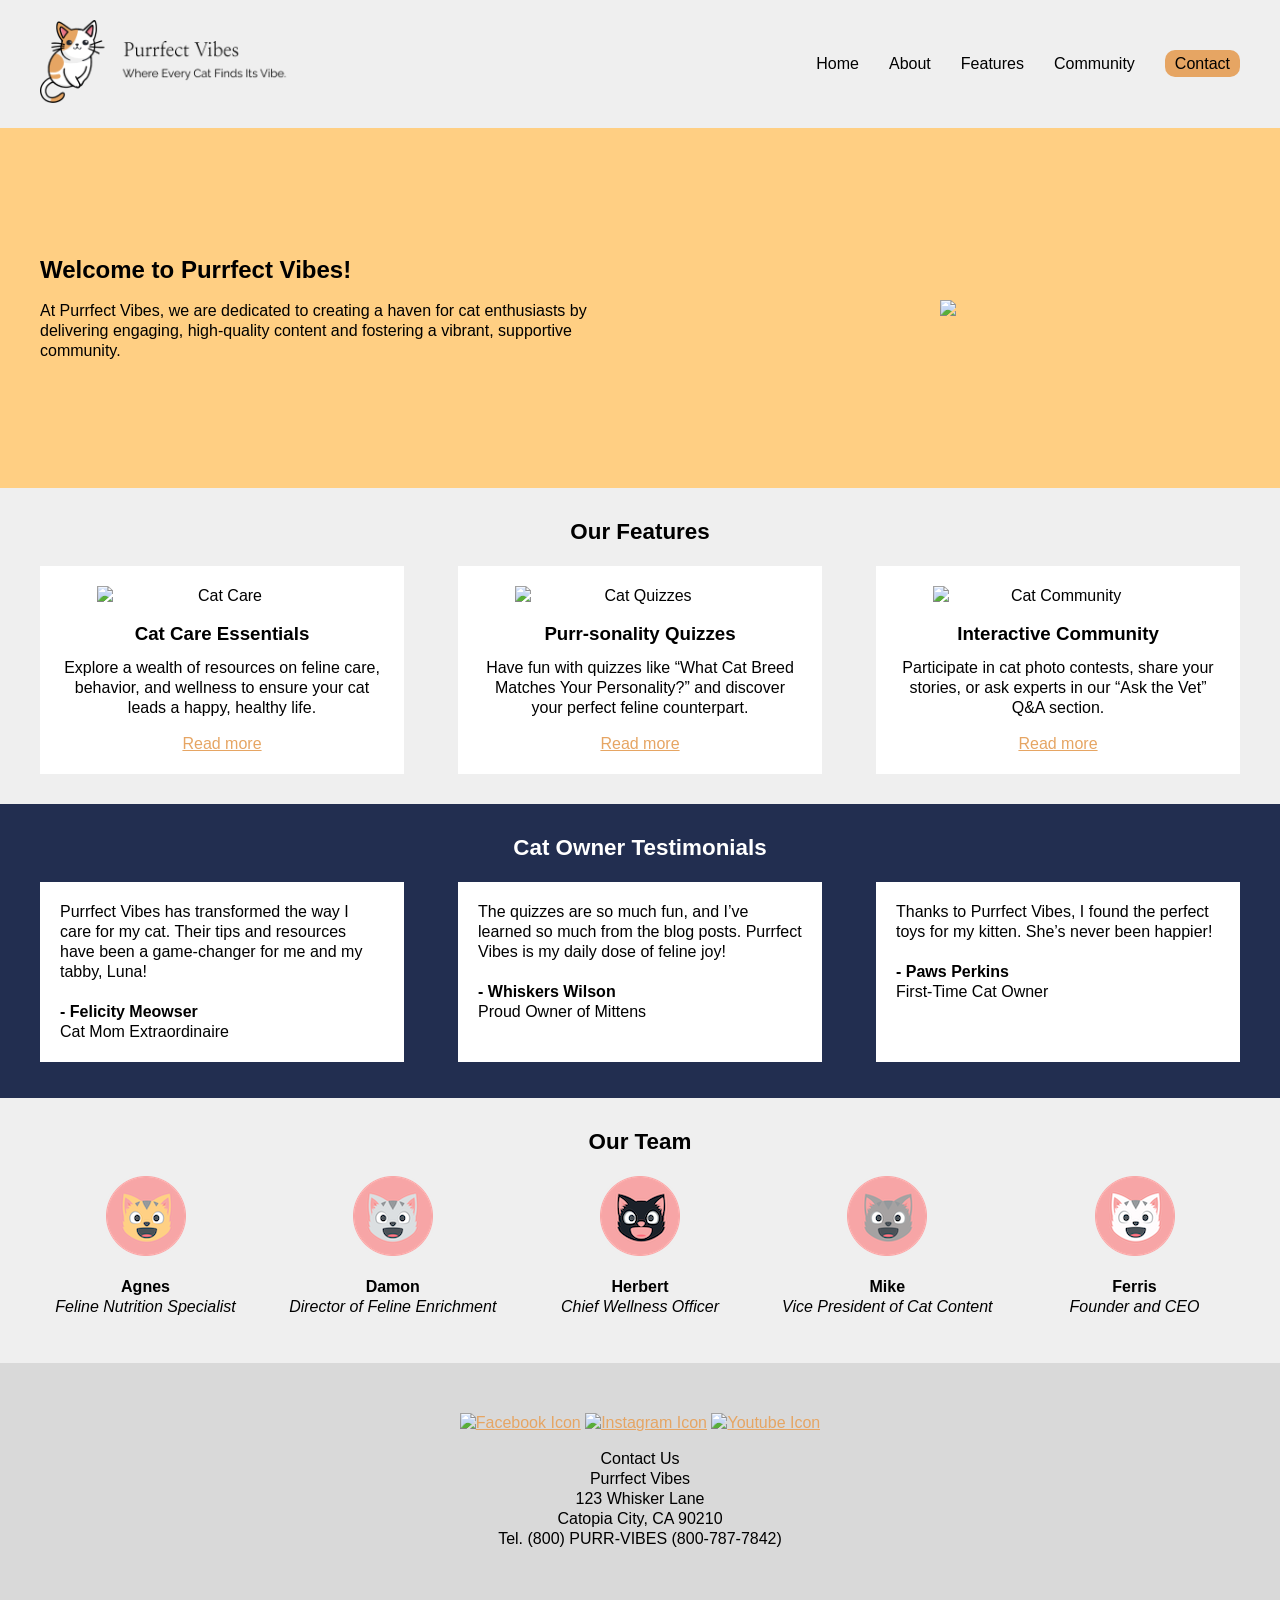
==== beginning/part2/index.html @ 679fb868 "03.03.26" ====
<!DOCTYPE html>
<html lang="en">
<head>
    <meta charset="utf-8">
    <title>Welcome to Purrfect Vibes - Flexible Box</title>
    <link rel="stylesheet" href="css/normalize.css">
    <link rel="stylesheet" href="css/styles.css">
</head>
<body>

    <nav class="nav">
        <div class="container">
            <ul>
                <li><img src="images/logo.png" alt="logo"></li>
                <li><a href="#">Home</a></li>
                <li><a href="#">About</a></li>
                <li><a href="#">Features</a></li>
                <li><a href="#">Community</a></li>
                <li><a href="#" class="button">Contact</a></li>
            </ul>
        </div>
    </nav>

   <section class="hero">
        <div class="container">
            <div class="hero-content">
                <h1>Welcome to Purrfect Vibes!</h1>
                <p> At Purrfect Vibes, we are dedicated to creating a haven for cat enthusiasts by delivering engaging, high-quality content and fostering a vibrant, supportive community.</p>
            </div>
            <img src="/part2/images/hero-cat.png">
        </div>
   </section>
    
    <section class="features">
        <h2>Our Features</h2>
        <div class="container">
            <div class="features-box">
                <img src="/part2/images/cat-care.jpg" alt="Cat Care">
                <h3>Cat Care Essentials</h3>
                <p>Explore a wealth of resources on feline care, behavior, and wellness to ensure your cat leads a happy, healthy life.</p>
                <a href="#">Read more</a>
            </div>
            
            <div class="features-box">
                <img src="/part2/images/cat-quizzes.jpg" alt="Cat Quizzes">
                <h3>Purr-sonality Quizzes</h3>
                <p>Have fun with quizzes like “What Cat Breed Matches Your Personality?” and discover your perfect feline counterpart.</p>
                <a href="#">Read more</a>
            </div>
            
            <div class="features-box">
                <img src="/part2/images/cat-community.jpg" alt="Cat Community">
                <h3>Interactive Community</h3>
                <p>Participate in cat photo contests, share your stories, or ask experts in our “Ask the Vet” Q&A section.</p>
                <a href="#">Read more</a>
            </div>
        </div>
    </section>
    
    <section class="testimonials">
        <h2>Cat Owner Testimonials</h2>
        <div class="container">
            <p>Purrfect Vibes has transformed the way I care for my cat. Their tips and resources have been a game-changer for me and my tabby, Luna!<br><br>
            <strong>- Felicity Meowser</strong>
            Cat Mom Extraordinaire<br></p>
            
            <p>The quizzes are so much fun, and I’ve learned so much from the blog posts. Purrfect Vibes is my daily dose of feline joy!<br><br>
            <strong>- Whiskers Wilson</strong>
            Proud Owner of Mittens<br>
            </p>
            
            <p>Thanks to Purrfect Vibes, I found the perfect toys for my kitten. She’s never been happier!<br><br>
            <strong>- Paws Perkins</strong>
            First-Time Cat Owner<br></p>
        </div>
    </section>
    
   <section class="team">
        <h2>Our Team</h2>
        <div class="container">
            <div class="team-block">
                <img src="images/head-agnes.png" alt="Agnes"/>
                <p>Agnes<br>
                Feline Nutrition Specialist<br></p>
            </div>
            <div class="team-block">
                <img src="images/head-damon.png" alt="Damon"/>
                <p>Damon<br>
                Director of Feline Enrichment<br></p>
            </div>
            <div class="team-block">
                <img src="images/head-herbert.png" alt="Damon"/>
                <p>Herbert<br>
                Chief Wellness Officer<br></p>
            </div>
            <div class="team-block">
                <img src="images/head-mike.png" alt="Mike"/>
                <p>Mike<br>
                Vice President of Cat Content<br></p>
            </div>
            <div class="team-block">
                <img src="images/head-ferris.png" alt="Ferris"/>
                <p>Ferris<br>
                Founder and CEO<br></p>
            </div>
        </div>
   </section>
    
    <footer>
        <div class="container">
            <a href="https://www.facebook.com/ " target="_blank"><img src="/part2/images/facebook.svg" alt="Facebook Icon"></a>
            <a href="https://www.instagram.com/" target="_blank"><img src="/part2/images/instagram.svg" alt="Instagram Icon"></a>
            <a href="https://www.youtube.com/" target="_blank"><img src="/part2/images/youtube.svg" alt="Youtube Icon"></a>
            <p>
                Contact Us<br>
                Purrfect Vibes<br>
                123 Whisker Lane<br>
                Catopia City, CA 90210<br>
                Tel. (800) PURR-VIBES (800-787-7842)
            </p>
        </div>
    </footer>
    
    
</body>
</html>
---- beginning/part2/css/styles.css ----
body {
    font-size: 1em;
    line-height: 1.25em;
    font-family: Arial, Helvetica, sans-serif;
    background-color: #EFEFEF;
}

.container {
    width: 1200px;
    max-width: 100%;
    padding: 20px;
    margin: auto;
    text-align: center;
}

a {
    color: #e6a563
}

a:hover {
    color: #000;
}

.button {
    background-color: #e6a563;
    border-radius: 10px;
    padding: 5px 10px;
}

/* Navigation Bar */
nav a {
    text-decoration: none;
    color: #000
}

nav img {
    width: 250px;
}

nav ul {
    list-style-type: none;
    display: flex;
    justify-content: flex-end;
    gap: 30px;
    align-items: center;
    padding: 0px;
    margin: 0;
}

nav li:first-child {
    margin-right: auto;
}

/* Hero Section */
.hero {
    background-color: #FFCF83;
}

.hero .container {
    display: flex;
    background-color: #FFCF83;
    height: 320px;
    justify-content: center;
    align-items: center;
}

.hero-content {
    text-align: left;
    width: 50%;
}

.hero img {
    width: 25%;
    display: flex;
    margin-left: auto;
}

h1 {
    font-size: 1.5em;
    line-height: 1.25em;
}

h2 {
    font-size: 1.4em;
    line-height: 1.25em;
    margin: 0;
}

h3 {
    margin-bottom: -2px;
}



/* Features Section */
.features {
    padding-top: 30px;
    display: flex;
    flex-direction: column;
    align-items: center;
}

.features .container {
    display: flex;
    justify-content: space-between;
    flex-wrap: nowrap;
}

.features-box {
    background-color: #FFFFFF;
    padding: 20px 20px;
    margin-top: 0;
    margin-bottom: 10px;
    max-width: 27%;
    display: flex;
    flex-direction: column;
    align-items: center;
}

.features-box img {
    width: 250px;
}

/* Testimonials Section */
.testimonials {
    background-color: #222e50;
    color: #FFFFFF;
    padding-top: 30px;
    display: flex;
    flex-direction: column;
    align-items: center;
}

.testimonials .container {
    display: flex;
    justify-content: space-between;

}

.testimonials p {
    color: #000;
    background-color: #FFFFFF;
    padding: 20px;
    margin-top: 0;
    display: flex;
    flex-direction: column;
    text-align: left;
    max-width: 27%;
}

/* Team Section */
.team {
    display: flex;
    flex-direction: column;
    align-items: center;
    padding: 30px 0px 10px 0px;
    margin-top: 0;
}

.team .container {
    display: flex;
    justify-content: space-between;
    align-items: center;
}

.team-block {
    width: 211px;
    font-style: italic;
}

.team-block p::first-line {
    font-weight: 800;
    font-style: normal;
}

/* Footer Section */
footer {
    background-color: #D9D9D9;
    padding: 30px 0px;
}

footer img {
    width: 35px;
}
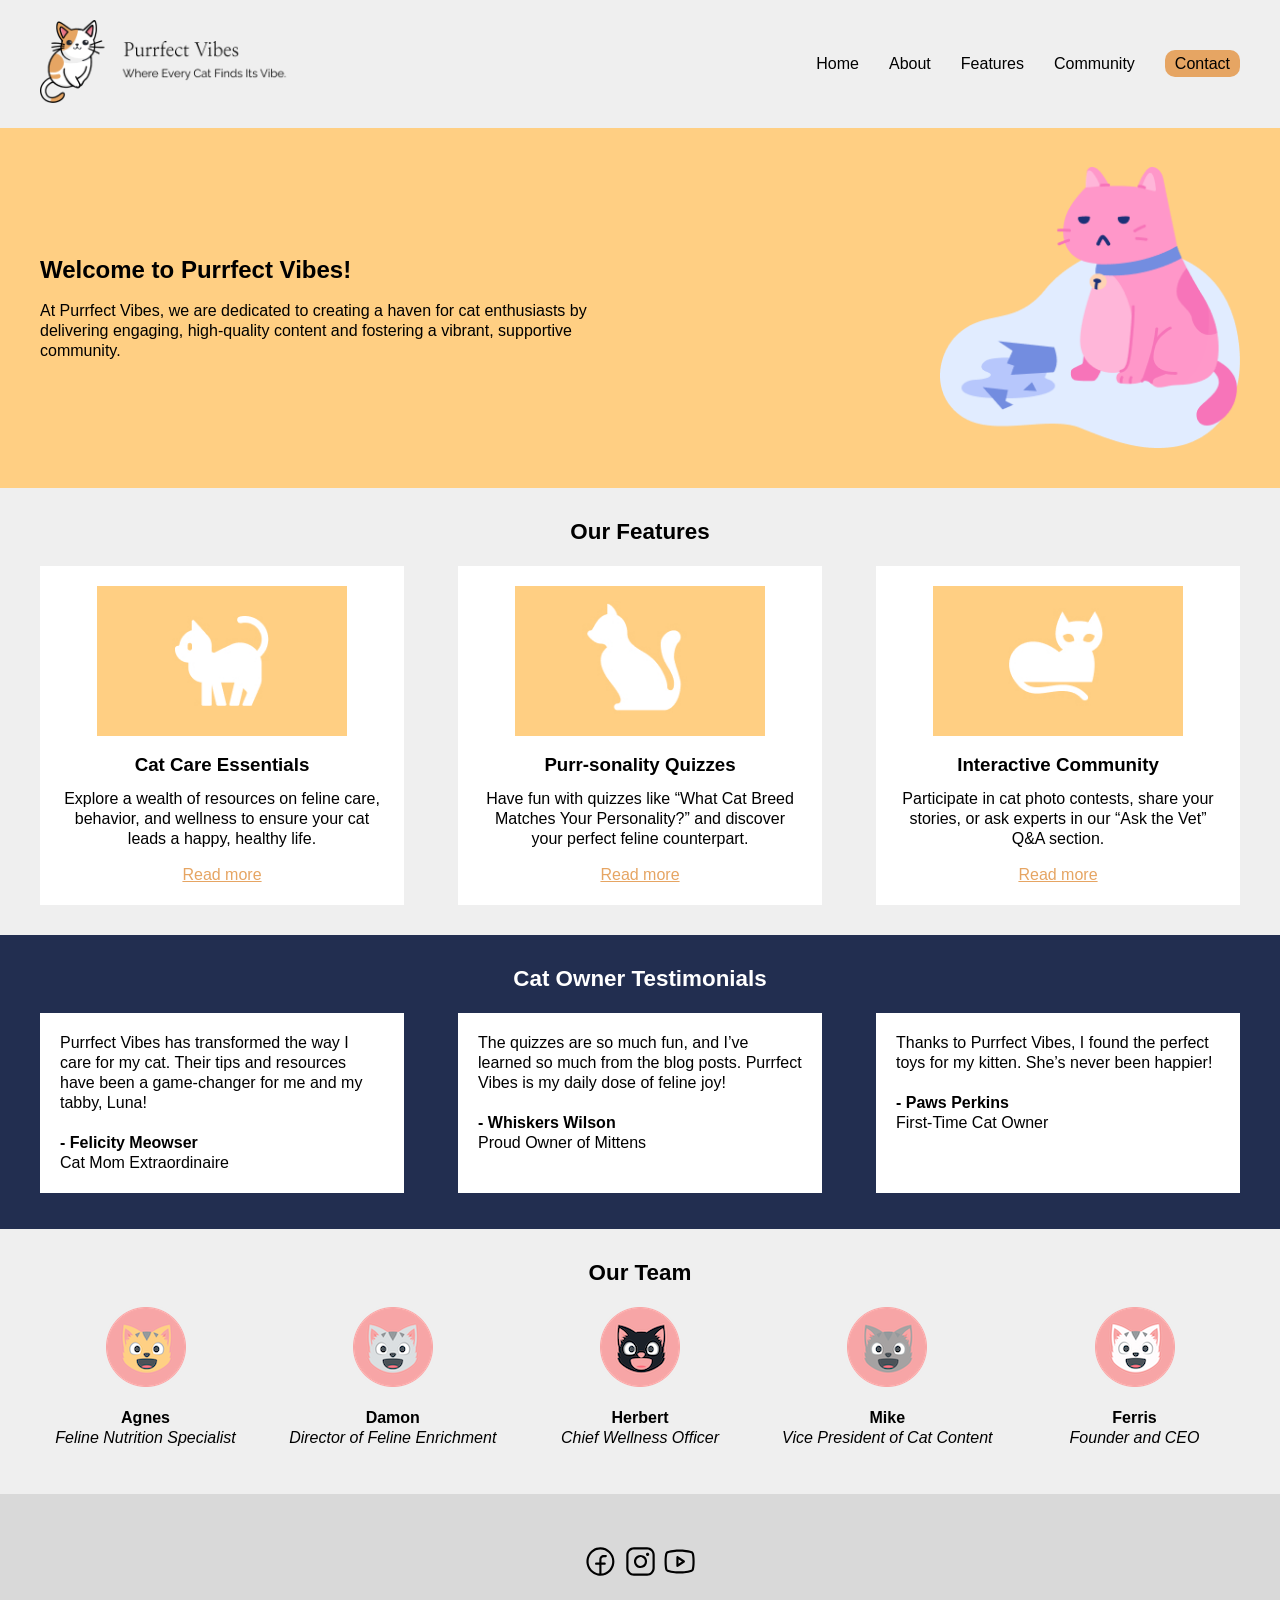
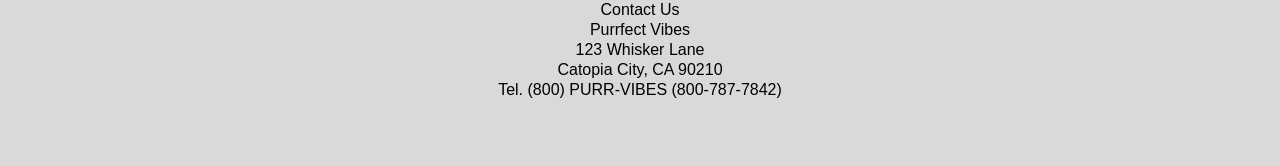
==== commit 1d983b5c: "03.09.26 Fixed image paths" ====
--- a/beginning/part2/index.html
+++ b/beginning/part2/index.html
@@ -27,7 +27,7 @@
                 <h1>Welcome to Purrfect Vibes!</h1>
                 <p> At Purrfect Vibes, we are dedicated to creating a haven for cat enthusiasts by delivering engaging, high-quality content and fostering a vibrant, supportive community.</p>
             </div>
-            <img src="/part2/images/hero-cat.png">
+            <img src="images/hero-cat.png">
         </div>
    </section>
     
@@ -35,21 +35,21 @@
         <h2>Our Features</h2>
         <div class="container">
             <div class="features-box">
-                <img src="/part2/images/cat-care.jpg" alt="Cat Care">
+                <img src="images/cat-care.jpg" alt="Cat Care">
                 <h3>Cat Care Essentials</h3>
                 <p>Explore a wealth of resources on feline care, behavior, and wellness to ensure your cat leads a happy, healthy life.</p>
                 <a href="#">Read more</a>
             </div>
             
             <div class="features-box">
-                <img src="/part2/images/cat-quizzes.jpg" alt="Cat Quizzes">
+                <img src="images/cat-quizzes.jpg" alt="Cat Quizzes">
                 <h3>Purr-sonality Quizzes</h3>
                 <p>Have fun with quizzes like “What Cat Breed Matches Your Personality?” and discover your perfect feline counterpart.</p>
                 <a href="#">Read more</a>
             </div>
             
             <div class="features-box">
-                <img src="/part2/images/cat-community.jpg" alt="Cat Community">
+                <img src="images/cat-community.jpg" alt="Cat Community">
                 <h3>Interactive Community</h3>
                 <p>Participate in cat photo contests, share your stories, or ask experts in our “Ask the Vet” Q&A section.</p>
                 <a href="#">Read more</a>
@@ -108,9 +108,9 @@
     
     <footer>
         <div class="container">
-            <a href="https://www.facebook.com/ " target="_blank"><img src="/part2/images/facebook.svg" alt="Facebook Icon"></a>
-            <a href="https://www.instagram.com/" target="_blank"><img src="/part2/images/instagram.svg" alt="Instagram Icon"></a>
-            <a href="https://www.youtube.com/" target="_blank"><img src="/part2/images/youtube.svg" alt="Youtube Icon"></a>
+            <a href="https://www.facebook.com/ " target="_blank"><img src="images/facebook.svg" alt="Facebook Icon"></a>
+            <a href="https://www.instagram.com/" target="_blank"><img src="images/instagram.svg" alt="Instagram Icon"></a>
+            <a href="https://www.youtube.com/" target="_blank"><img src="images/youtube.svg" alt="Youtube Icon"></a>
             <p>
                 Contact Us<br>
                 Purrfect Vibes<br>
